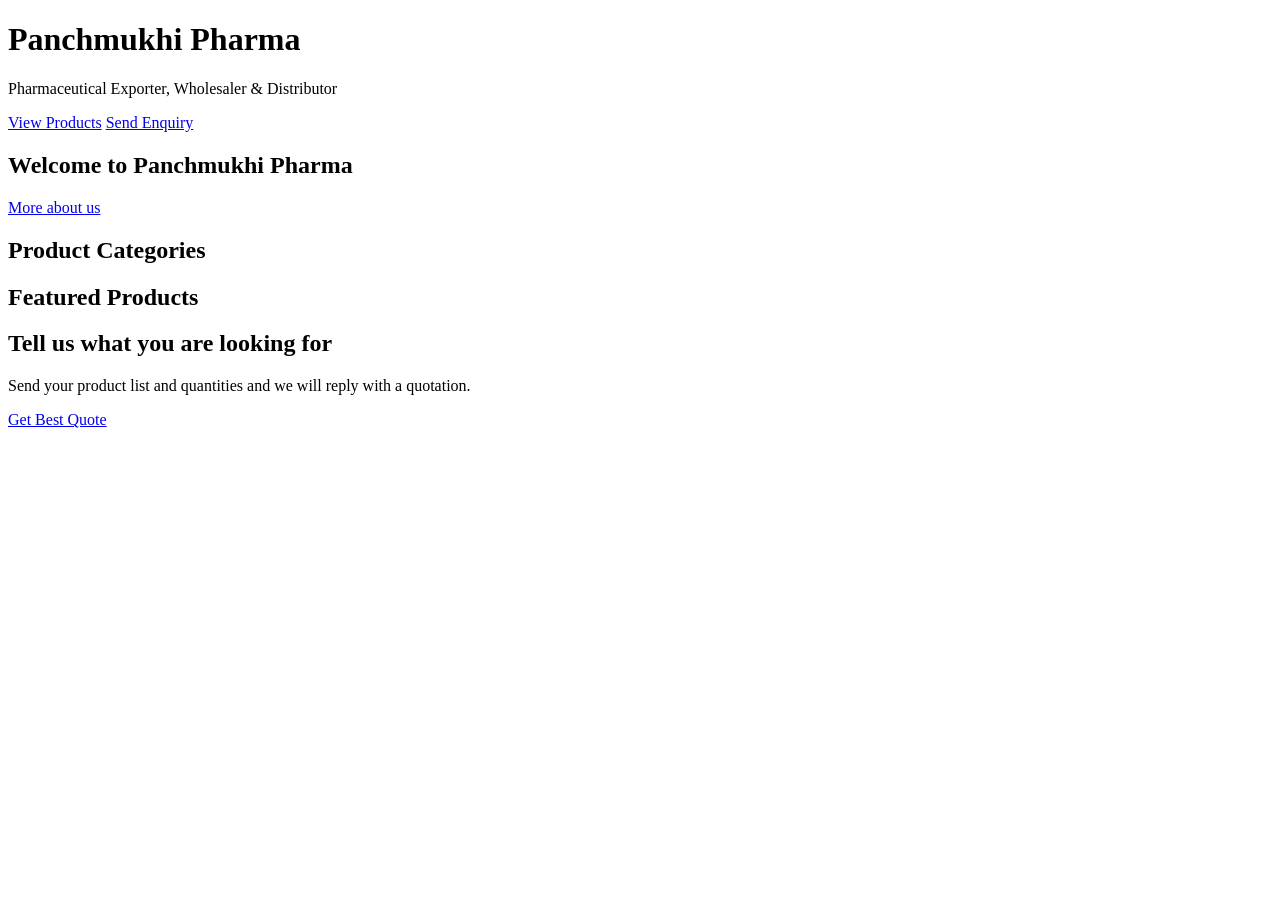
==== index.html @ d6209805 "Add files via upload" ====
<!doctype html>
<html lang="en">
<head>
<meta charset="utf-8">
<meta name="viewport" content="width=device-width, initial-scale=1">
<title>Panchmukhi Pharma - Pharmaceutical Exporter, Wholesaler &amp; Distributor</title>
<meta name="description" content="Panchmukhi Pharma supplies pharmaceutical tablets, capsules, injections and topical products to licensed buyers in India and overseas.">
<link rel="canonical" href="https://www.panchmukhipharma.com/">
<meta property="og:title" content="Panchmukhi Pharma - Pharmaceutical Exporter &amp; Wholesaler">
<meta property="og:url" content="https://www.panchmukhipharma.com/">
<meta property="og:type" content="website">
<link rel="icon" type="image/png" href="assets/favicon.png">
<meta property="og:image" content="https://www.panchmukhipharma.com/assets/logo.jpg">
<link rel="stylesheet" href="assets/style.css">
</head>
<body data-page="home">
<header id="site-header"></header>

<main>
  <div class="hero">
    <div class="wrap">
      <h1 id="hero-title">Panchmukhi Pharma</h1>
      <p id="hero-tag">Pharmaceutical Exporter, Wholesaler &amp; Distributor</p>
      <div class="actions">
        <a class="btn btn-accent" href="products.html">View Products</a>
        <a class="btn btn-ghost" href="contact.html">Send Enquiry</a>
      </div>
    </div>
  </div>

  <section>
    <div class="wrap two-col">
      <div>
        <h2>Welcome to Panchmukhi Pharma</h2>
        <p id="home-about"></p>
        <a class="btn btn-primary" href="about.html">More about us</a>
      </div>
      <table class="facts"><tbody id="home-facts"></tbody></table>
    </div>
  </section>

  <section style="padding-top:0">
    <div class="wrap">
      <h2>Product Categories</h2>
      <div class="grid grid-cats" id="home-cats"></div>
    </div>
  </section>

  <section style="padding-top:0">
    <div class="wrap">
      <h2>Featured Products</h2>
      <div class="grid" id="home-products"></div>
    </div>
  </section>

  <section id="home-reviews-section" style="padding-top:0" hidden>
    <div class="wrap">
      <h2>What Our Customers Say</h2>
      <div class="grid grid-reviews" id="home-reviews"></div>
      <p class="review-cta"><a class="btn btn-primary" href="contact.html?review=1">Share your experience</a></p>
    </div>
  </section>

  <section class="cta">
    <div class="wrap">
      <h2>Tell us what you are looking for</h2>
      <p>Send your product list and quantities and we will reply with a quotation.</p>
      <a class="btn btn-accent" href="contact.html">Get Best Quote</a>
    </div>
  </section>
</main>

<footer id="site-footer"></footer>
<script src="assets/data.js"></script>
<script src="assets/app.js"></script>
</body>
</html>
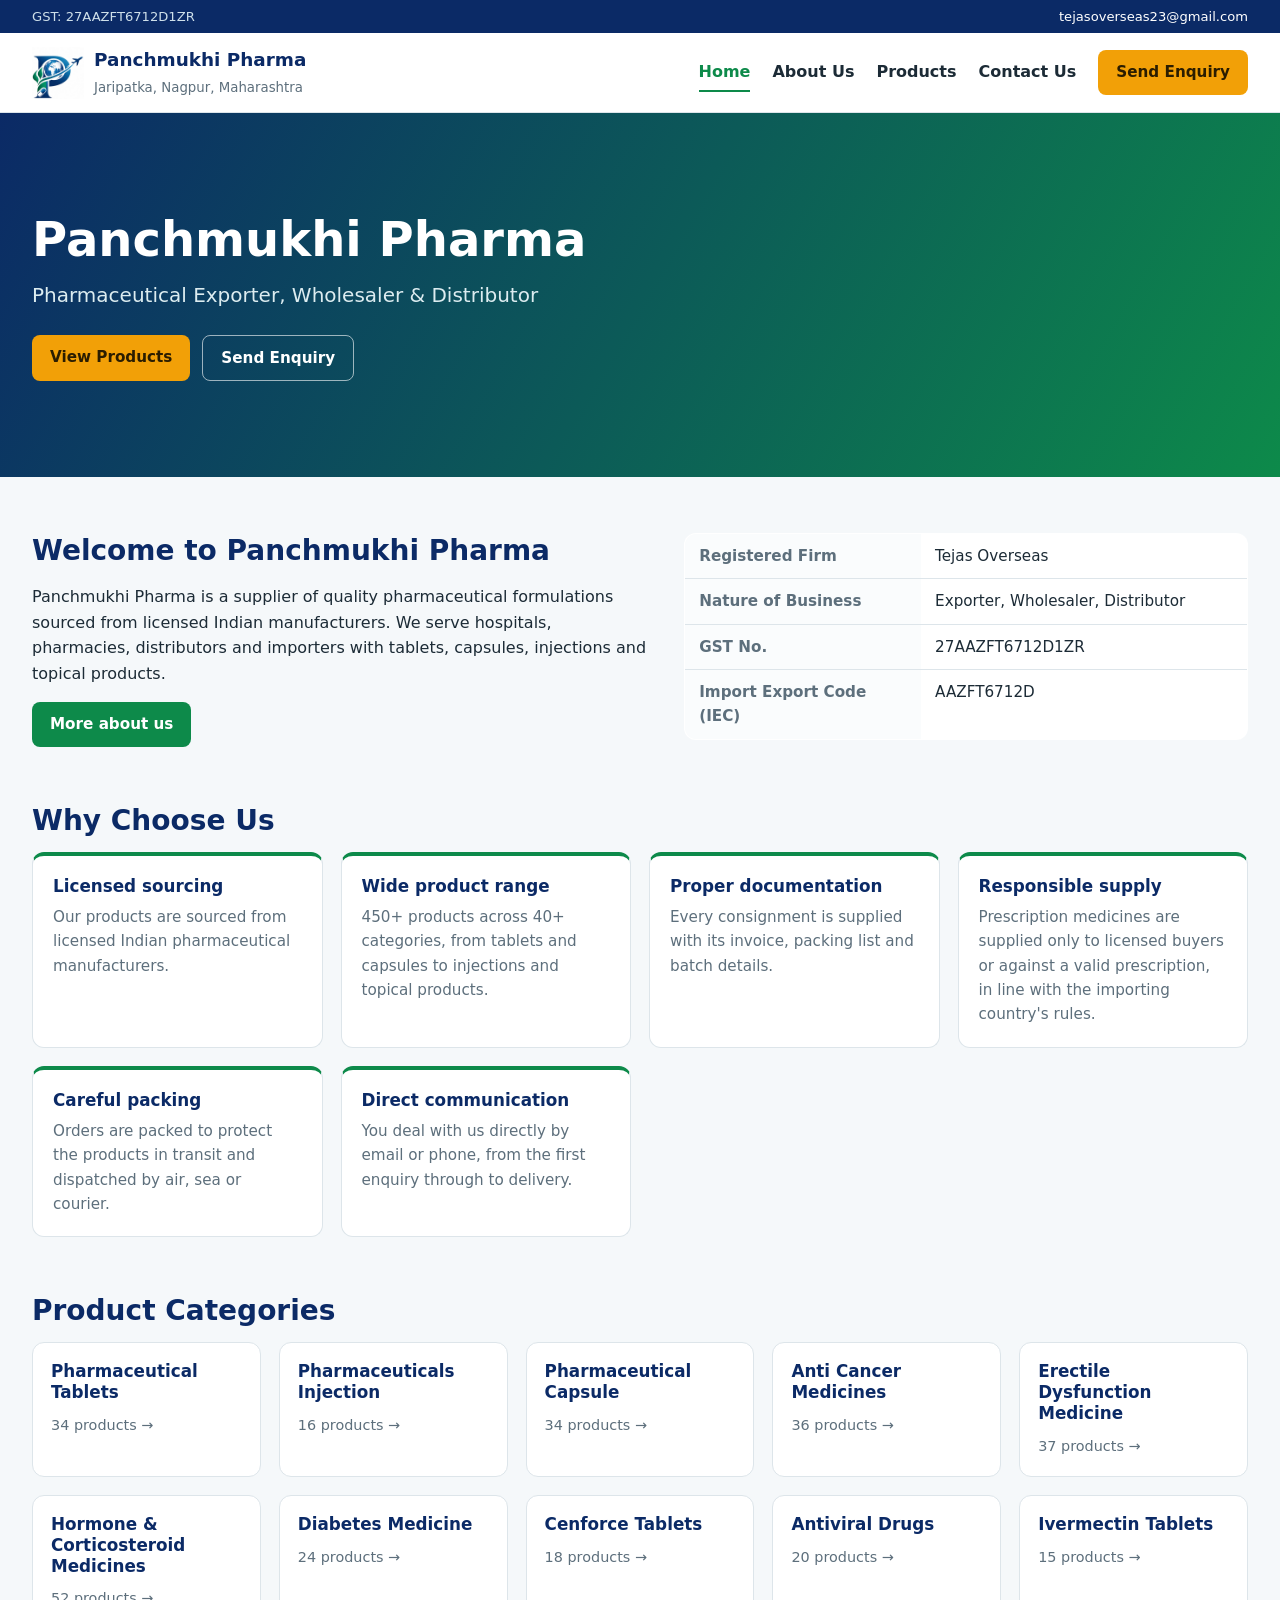
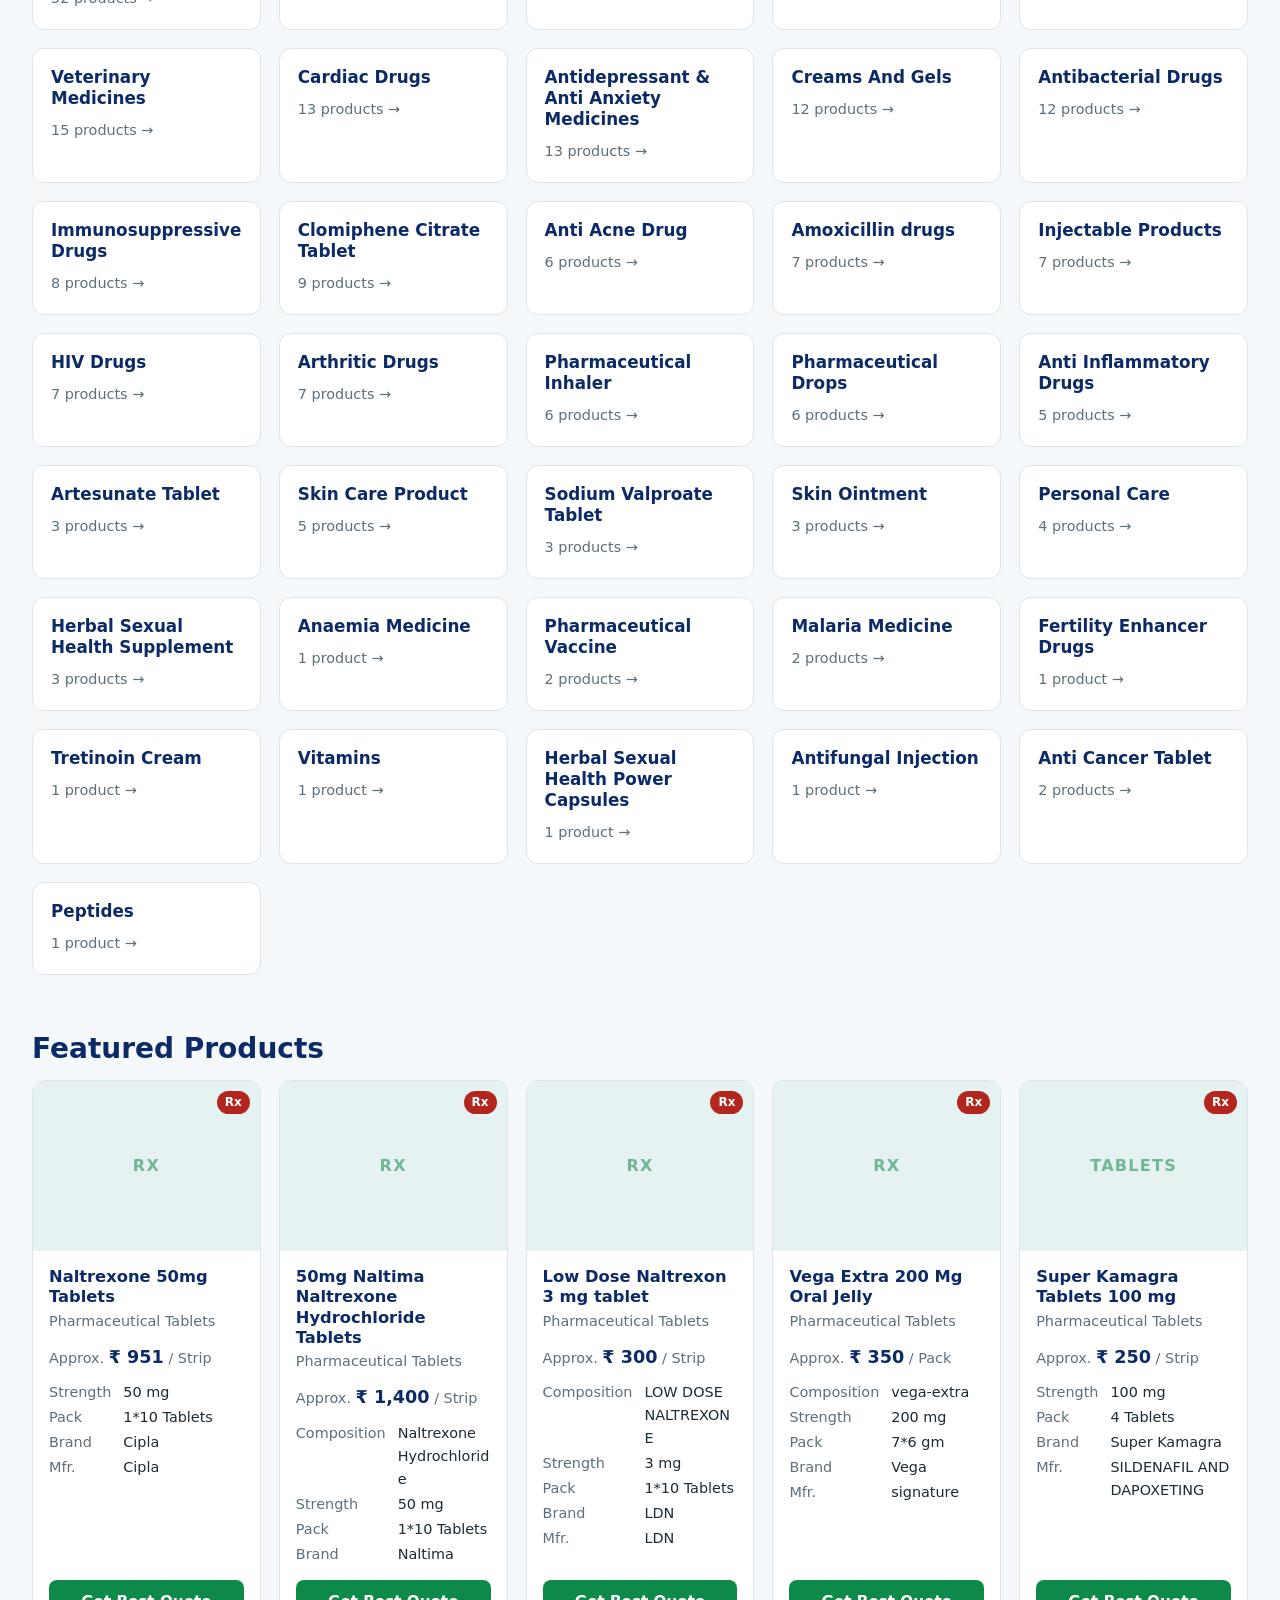
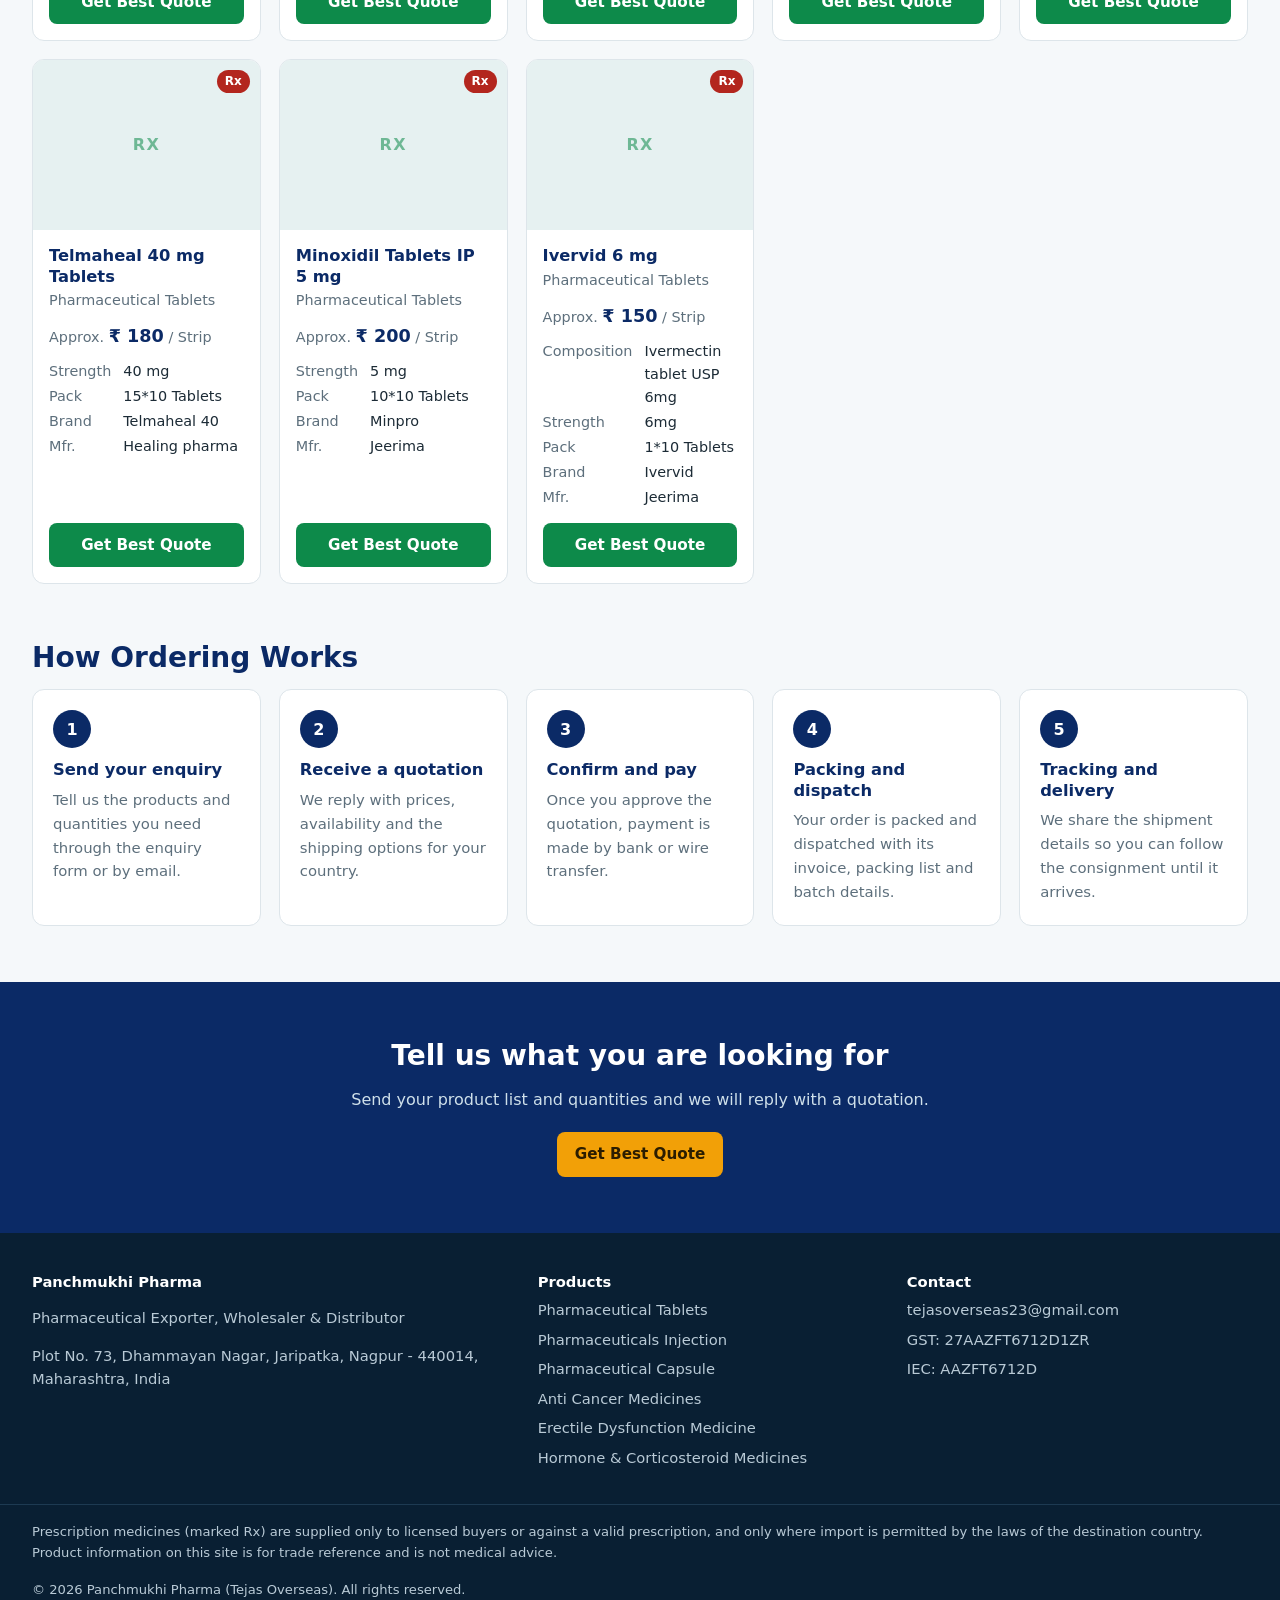
==== commit f7a8caae: "Add Why Choose Us and How Ordering Works sections Co-Authored-By: Claude Fable 5.2 <noreply@anthropi" ====
--- a/index.html
+++ b/index.html
@@ -41,6 +41,20 @@
 
   <section style="padding-top:0">
     <div class="wrap">
+      <h2>Why Choose Us</h2>
+      <div class="grid grid-why">
+        <div class="card why"><h3>Licensed sourcing</h3><p>Our products are sourced from licensed Indian pharmaceutical manufacturers.</p></div>
+        <div class="card why"><h3>Wide product range</h3><p><span id="why-products">Hundreds of</span> products across <span id="why-cats">many</span> categories, from tablets and capsules to injections and topical products.</p></div>
+        <div class="card why"><h3>Proper documentation</h3><p>Every consignment is supplied with its invoice, packing list and batch details.</p></div>
+        <div class="card why"><h3>Responsible supply</h3><p>Prescription medicines are supplied only to licensed buyers or against a valid prescription, in line with the importing country's rules.</p></div>
+        <div class="card why"><h3>Careful packing</h3><p>Orders are packed to protect the products in transit and dispatched by air, sea or courier.</p></div>
+        <div class="card why"><h3>Direct communication</h3><p>You deal with us directly by email or phone, from the first enquiry through to delivery.</p></div>
+      </div>
+    </div>
+  </section>
+
+  <section style="padding-top:0">
+    <div class="wrap">
       <h2>Product Categories</h2>
       <div class="grid grid-cats" id="home-cats"></div>
     </div>
@@ -50,6 +64,19 @@
     <div class="wrap">
       <h2>Featured Products</h2>
       <div class="grid" id="home-products"></div>
+    </div>
+  </section>
+
+  <section style="padding-top:0">
+    <div class="wrap">
+      <h2>How Ordering Works</h2>
+      <ol class="steps">
+        <li><h3>Send your enquiry</h3><p>Tell us the products and quantities you need through the enquiry form or by email.</p></li>
+        <li><h3>Receive a quotation</h3><p>We reply with prices, availability and the shipping options for your country.</p></li>
+        <li><h3>Confirm and pay</h3><p>Once you approve the quotation, payment is made by bank or wire transfer.</p></li>
+        <li><h3>Packing and dispatch</h3><p>Your order is packed and dispatched with its invoice, packing list and batch details.</p></li>
+        <li><h3>Tracking and delivery</h3><p>We share the shipment details so you can follow the consignment until it arrives.</p></li>
+      </ol>
     </div>
   </section>
 
--- a/assets/style.css
+++ b/assets/style.css
@@ -0,0 +1,185 @@
+:root {
+  --navy: #0b2a66; --teal: #0d8a4a; --teal-dark: #0a6e3a; --accent: #f2a007;
+  --bg: #f5f8fa; --card: #fff; --line: #dde5ea; --text: #1c2b36; --muted: #5d6f7c;
+}
+* { box-sizing: border-box; }
+body { margin: 0; font: 16px/1.6 "Segoe UI", system-ui, -apple-system, Arial, sans-serif; color: var(--text); background: var(--bg); }
+a { color: var(--teal); text-decoration: none; }
+a:hover { text-decoration: underline; }
+img { max-width: 100%; display: block; }
+h1, h2, h3, h4 { line-height: 1.25; margin: 0 0 .5em; color: var(--navy); }
+h2 { font-size: clamp(1.3rem, 1rem + 1.4vw, 1.75rem); }
+.wrap { max-width: 1320px; margin: 0 auto; padding: 0 clamp(14px, 3vw, 32px); }
+.muted { color: var(--muted); font-size: .9rem; }
+section { padding: clamp(28px, 5vw, 56px) 0; }
+
+/* header */
+.topbar { background: var(--navy); color: #cfe0ea; font-size: .82rem; }
+.topbar-in { display: flex; flex-wrap: wrap; gap: 4px 24px; padding-top: 6px; padding-bottom: 6px; }
+.topbar a { color: #fff; margin-left: auto; }
+#site-header { background: #fff; border-bottom: 1px solid var(--line); position: sticky; top: 0; z-index: 10; }
+.head-in { display: flex; align-items: center; justify-content: space-between; gap: 16px; padding-top: 12px; padding-bottom: 12px; }
+.brand { display: flex; align-items: center; gap: 10px; color: var(--navy); }
+.brand:hover { text-decoration: none; }
+.brand-mark { width: 42px; height: 42px; border-radius: 10px; background: var(--teal); color: #fff; font-weight: 700; font-size: 1.3rem; display: grid; place-items: center; }
+.brand-logo { width: 52px; height: 52px; object-fit: contain; }
+.about-logo { width: 100%; max-width: 340px; height: auto; border-radius: 12px; border: 1px solid var(--line); margin-bottom: 20px; }
+.brand strong { display: block; font-size: 1.15rem; }
+.brand small { color: var(--muted); }
+.nav { display: flex; align-items: center; gap: 22px; white-space: nowrap; }
+.nav a:not(.btn) { color: var(--text); font-weight: 600; padding: 6px 0; border-bottom: 2px solid transparent; }
+.nav a.active, .nav a:not(.btn):hover { color: var(--teal); border-color: var(--teal); text-decoration: none; }
+.nav-toggle { display: none; font-size: 1.5rem; background: none; border: 0; color: var(--navy); cursor: pointer; }
+
+/* buttons */
+.btn { display: inline-block; padding: 10px 18px; border-radius: 8px; font-weight: 600; border: 0; cursor: pointer; font-size: .95rem; }
+.btn:hover { text-decoration: none; }
+.btn-primary { background: var(--teal); color: #fff; }
+.btn-primary:hover { background: var(--teal-dark); }
+.btn-accent { background: var(--accent); color: #2b1d00; }
+.btn-ghost { background: transparent; color: #fff; border: 1px solid rgba(255,255,255,.6); }
+.btn-wa { background: #1fa855; color: #fff; }
+
+/* hero */
+.hero { background: linear-gradient(120deg, var(--navy), var(--teal)); color: #fff; padding: clamp(40px, 8vw, 96px) 0; }
+.hero h1 { color: #fff; font-size: clamp(2rem, 5vw, 3rem); margin-bottom: .2em; }
+.hero p { font-size: clamp(1rem, .9rem + .5vw, 1.25rem); max-width: 620px; margin: 0 0 24px; color: #dcecf0; }
+.hero .actions { display: flex; flex-wrap: wrap; gap: 12px; }
+.page-head { background: var(--navy); padding: 32px 0; }
+.page-head h1 { color: #fff; margin: 0; }
+.page-head p { color: #cfe0ea; margin: 4px 0 0; }
+
+/* cards + grids */
+.card { background: var(--card); border: 1px solid var(--line); border-radius: 12px; }
+.grid { display: grid; gap: 18px; grid-template-columns: repeat(auto-fill, minmax(215px, 1fr)); }
+.cat { padding: 18px; color: var(--text); transition: border-color .15s, transform .15s; }
+.cat:hover { border-color: var(--teal); transform: translateY(-2px); text-decoration: none; }
+.cat h3 { font-size: 1.05rem; }
+.cat p { margin: 0 0 10px; color: var(--muted); font-size: .92rem; }
+.two-col { display: grid; gap: 32px; grid-template-columns: 1.1fr 1fr; align-items: start; }
+
+.product { overflow: hidden; display: flex; flex-direction: column; }
+.product-media { position: relative; aspect-ratio: 4 / 3; background: #e6f1f1; display: grid; place-items: center; }
+.product-media img { width: 100%; height: 100%; object-fit: cover; }
+.ph { color: var(--teal); font-weight: 700; letter-spacing: .08em; text-transform: uppercase; opacity: .55; }
+.rx { position: absolute; top: 10px; right: 10px; background: #b3261e; color: #fff; font-size: .75rem; font-weight: 700; padding: 2px 8px; border-radius: 999px; }
+.product-body { padding: 16px; display: flex; flex-direction: column; flex: 1; }
+.product-body h3 { font-size: 1.02rem; margin-bottom: 2px; }
+.product-body p { margin: 0 0 10px; }
+.product-body dl { display: grid; grid-template-columns: auto 1fr; gap: 2px 12px; margin: 0 0 14px; font-size: .9rem; }
+.product-body .price { color: var(--muted); font-size: .9rem; }
+.product-body .price strong { color: var(--navy); font-size: 1.1rem; }
+.product-body dd { overflow-wrap: anywhere; }
+.product-body dt { color: var(--muted); }
+.product-body dd { margin: 0; }
+.product-body .btn { margin-top: auto; text-align: center; }
+
+/* fact table */
+.facts { width: 100%; border-collapse: collapse; background: #fff; border: 1px solid var(--line); border-radius: 12px; overflow: hidden; }
+.facts th, .facts td { text-align: left; padding: 10px 14px; border-bottom: 1px solid var(--line); vertical-align: top; font-size: .95rem; }
+.facts th { width: 42%; color: var(--muted); font-weight: 600; background: #fafcfd; }
+.facts tr:last-child th, .facts tr:last-child td { border-bottom: 0; }
+
+/* products page */
+.catalog { display: grid; grid-template-columns: 250px 1fr; gap: 28px; align-items: start; }
+.cat-list { padding: 8px; position: sticky; top: 90px; }
+.cat-list a { display: block; padding: 8px 12px; border-radius: 8px; color: var(--text); font-size: .95rem; }
+.cat-list a.active { background: var(--teal); color: #fff; }
+.cat-list a:hover { text-decoration: none; background: #e6f1f1; color: var(--text); }
+.catalog-head { display: flex; flex-wrap: wrap; gap: 12px; justify-content: space-between; align-items: center; margin-bottom: 18px; }
+.catalog-head h2 { margin: 0; }
+
+/* forms */
+input, textarea { width: 100%; padding: 10px 12px; border: 1px solid #c5d1d9; border-radius: 8px; font: inherit; background: #fff; }
+input:focus, textarea:focus { outline: 2px solid var(--teal); outline-offset: 1px; }
+#search { max-width: 280px; }
+.form { padding: 24px; display: grid; gap: 14px; grid-template-columns: 1fr 1fr; }
+.form label { font-size: .88rem; font-weight: 600; color: var(--muted); display: grid; gap: 4px; }
+.form .full { grid-column: 1 / -1; }
+.form .actions { display: flex; flex-wrap: wrap; gap: 12px; }
+
+.cta { background: var(--navy); color: #fff; text-align: center; }
+.cta h2 { color: #fff; }
+.cta p { color: #cfe0ea; margin: 0 0 20px; }
+
+/* footer */
+#site-footer { background: #091f33; color: #b9cad6; font-size: .92rem; padding-top: 40px; }
+#site-footer h4 { color: #fff; }
+#site-footer a { color: #b9cad6; }
+#site-footer ul { list-style: none; padding: 0; margin: 0; }
+#site-footer li { margin-bottom: 6px; }
+.foot-grid { display: grid; gap: 28px; grid-template-columns: 1.4fr 1fr 1fr; }
+.disclaimer { margin-top: 28px; padding-top: 16px; padding-bottom: 16px; border-top: 1px solid #1d3a52; font-size: .82rem; }
+.copyright { padding-bottom: 20px; font-size: .82rem; }
+
+.grid-cats { grid-template-columns: repeat(auto-fill, minmax(200px, 1fr)); }
+.grid.grid-why { grid-template-columns: repeat(auto-fill, minmax(min(100%, 260px), 1fr)); }
+.why { padding: 20px; border-top: 4px solid var(--teal); }
+.why h3 { font-size: 1.05rem; }
+.why p { margin: 0; color: var(--muted); font-size: .95rem; }
+.steps { list-style: none; margin: 0; padding: 0; counter-reset: step; display: grid; gap: 18px; grid-template-columns: repeat(auto-fit, minmax(min(100%, 200px), 1fr)); }
+.steps li { counter-increment: step; background: var(--card); border: 1px solid var(--line); border-radius: 12px; padding: 20px; }
+.steps li::before { content: counter(step); display: grid; place-items: center; width: 38px; height: 38px; border-radius: 50%; background: var(--navy); color: #fff; font-weight: 700; margin-bottom: 12px; }
+.steps h3 { font-size: 1.02rem; }
+.steps p { margin: 0; color: var(--muted); font-size: .93rem; }
+.grid.grid-reviews { grid-template-columns: repeat(auto-fill, minmax(min(100%, 300px), 1fr)); }
+.review { margin: 0; padding: 20px; display: flex; flex-direction: column; gap: 12px; }
+.review blockquote { margin: 0; flex: 1; overflow-wrap: anywhere; }
+.review figcaption { display: grid; gap: 2px; border-top: 1px solid var(--line); padding-top: 12px; }
+.stars { color: var(--accent); font-size: 1.15rem; letter-spacing: 2px; }
+.stars span { color: #d5dde3; }
+.review-cta { margin: 20px 0 0; }
+.cat-select { display: none; width: 100%; padding: 12px; border: 1px solid #c5d1d9; border-radius: 8px; font: inherit; background: #fff; }
+.brand strong, .brand small { overflow-wrap: anywhere; }
+.facts td { overflow-wrap: anywhere; }
+
+/* tablets and small laptops */
+@media (max-width: 960px) {
+  .two-col, .catalog { grid-template-columns: 1fr; gap: 20px; }
+  .cat-list { display: none; }
+  .cat-select { display: block; }
+  .foot-grid { grid-template-columns: 1fr 1fr; }
+}
+
+/* tablets and below: menu button instead of the link row */
+@media (max-width: 900px) {
+  .nav-toggle { display: block; }
+  .nav { display: none; position: absolute; left: 0; right: 0; top: 100%; background: #fff; flex-direction: column; align-items: stretch; gap: 4px; padding: 12px 16px; border-bottom: 1px solid var(--line); box-shadow: 0 12px 24px rgba(0,0,0,.08); }
+  .nav.open { display: flex; }
+  .nav a:not(.btn) { padding: 10px 0; }
+  .nav .btn { text-align: center; }
+  .head-in { position: relative; }
+}
+
+/* phones and narrow tablets */
+@media (max-width: 760px) {
+  .topbar a { margin-left: 0; }
+  .form { grid-template-columns: 1fr; padding: 18px; }
+  .grid { grid-template-columns: repeat(auto-fill, minmax(150px, 1fr)); gap: 12px; }
+  .grid-cats { grid-template-columns: repeat(auto-fill, minmax(140px, 1fr)); }
+  .cat { padding: 14px; }
+  .cat h3 { font-size: .95rem; }
+  .product-body { padding: 12px; }
+  .product-body h3 { font-size: .95rem; }
+  .product-body dl { grid-template-columns: 1fr; gap: 0; font-size: .82rem; }
+  .product-body dt { margin-top: 4px; font-size: .75rem; }
+  .product-body .btn { padding: 9px 8px; font-size: .88rem; }
+  .catalog-head { flex-direction: column; align-items: stretch; }
+  #search { max-width: none; }
+  .facts th { width: 38%; }
+  .facts th, .facts td { padding: 9px 10px; font-size: .9rem; }
+  .brand-logo { width: 44px; height: 44px; }
+  .brand strong { font-size: 1.02rem; }
+}
+
+/* small phones */
+@media (max-width: 420px) {
+  .foot-grid { grid-template-columns: 1fr; }
+  .topbar { font-size: .75rem; }
+  .hero .actions .btn { flex: 1; text-align: center; }
+}
+
+/* very small screens: one product per row */
+@media (max-width: 340px) {
+  .grid, .grid-cats { grid-template-columns: 1fr; }
+}
